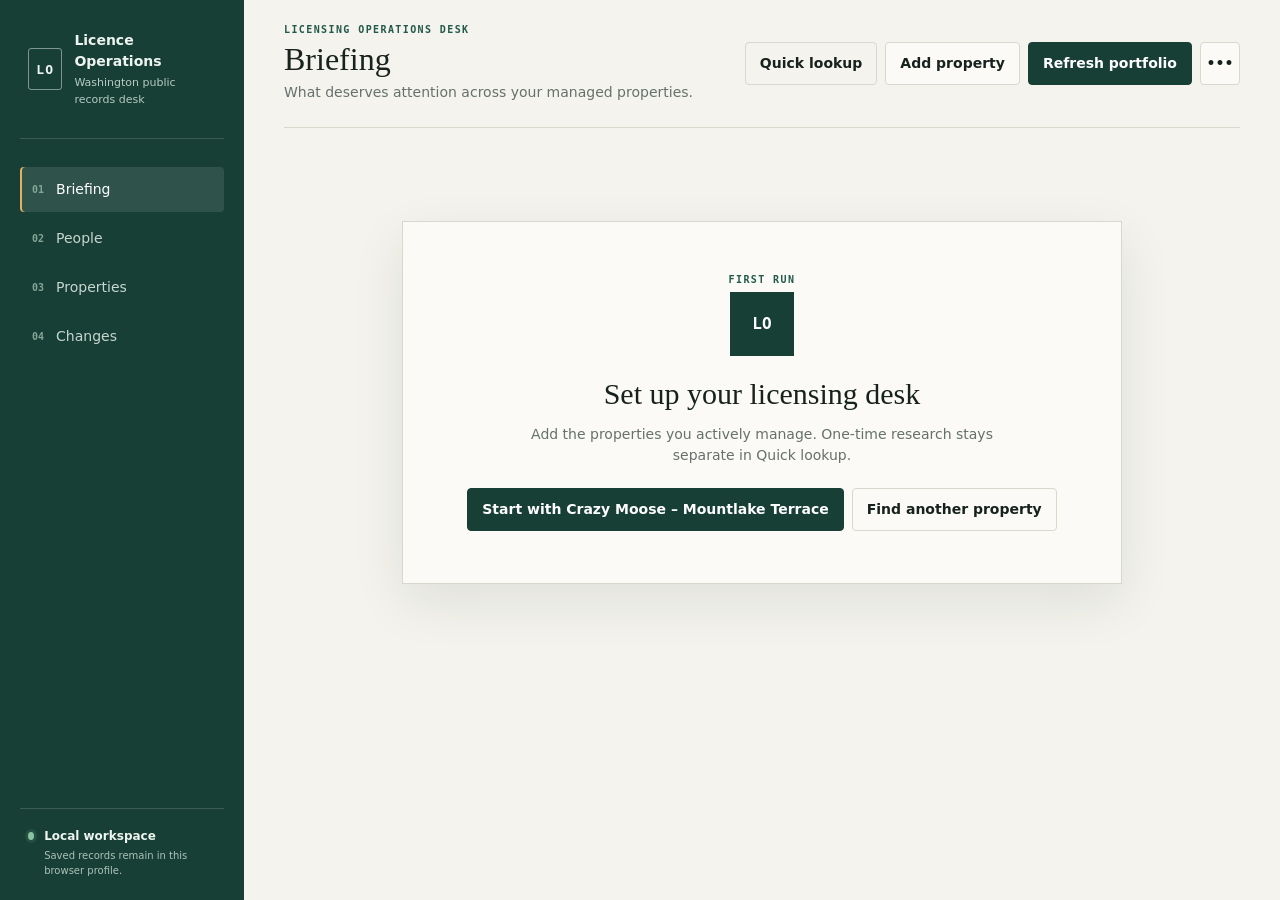
==== app.html @ 9559e71b "Initial Licence Operations Desk release" ====
<!doctype html>
<html lang="en">
<head>
  <meta charset="utf-8">
  <meta name="viewport" content="width=device-width, initial-scale=1">
  <title>Licence Operations Desk</title>
  <link rel="stylesheet" href="app.css">
</head>
<body>
  <div class="shell">
    <aside class="sidebar">
      <div class="brand"><span class="brand-mark">LO</span><div><strong>Licence Operations</strong><small>Washington public records desk</small></div></div>
      <nav aria-label="Primary navigation">
        <button class="nav-item active" data-view="overview"><span>01</span> Briefing</button>
        <button class="nav-item" data-view="people"><span>02</span> People</button>
        <button class="nav-item" data-view="properties"><span>03</span> Properties</button>
        <button class="nav-item" data-view="changes"><span>04</span> Changes <b id="change-count" class="count hidden"></b></button>
      </nav>
      <div class="sidebar-note"><span class="privacy-dot"></span><div><strong>Local workspace</strong><small>Saved records remain in this browser profile.</small></div></div>
    </aside>

    <main>
      <header class="topbar">
        <div class="title-group"><p class="kicker">LICENSING OPERATIONS DESK</p><h1 id="view-title">Briefing</h1><p id="view-subtitle">What deserves attention across your managed properties.</p></div>
        <div class="top-actions">
          <button id="quick-lookup" class="button quiet">Quick lookup</button>
          <button id="add-property" class="button secondary">Add property</button>
          <button id="refresh-all" class="button primary">Refresh portfolio</button>
          <button id="more-button" class="icon-button" aria-label="Workspace actions">•••</button>
          <div id="more-menu" class="menu hidden"><button id="export-csv">Export current people to CSV</button><button id="export-backup">Export local backup</button><button id="import-backup">Restore from backup</button><button id="clear-data" class="danger-text">Delete local workspace</button></div>
          <input id="backup-file" type="file" accept="application/json" hidden>
        </div>
      </header>
      <div id="notice" class="notice hidden" role="status"></div>

      <section id="overview-view" class="view active">
        <div id="empty-state" class="empty-state hidden">
          <p class="folio">FIRST RUN</p><div class="empty-icon">LO</div><h2>Set up your licensing desk</h2>
          <p>Add the properties you actively manage. One-time research stays separate in Quick lookup.</p>
          <div class="empty-actions"><button id="start-crazy-moose" class="button primary">Start with Crazy Moose – Mountlake Terrace</button><button id="empty-add" class="button secondary">Find another property</button></div>
        </div>
        <div id="overview-content">
          <section class="briefing-intro"><div><p class="eyebrow">TODAY'S DESK</p><h2>Portfolio briefing</h2><p>Prioritized from the latest accepted public WSGC responses.</p></div><p class="scope-note">Observations are not employment or enforcement conclusions.</p></section>
          <div id="stats" class="stats"></div>
          <div class="grid-two">
            <section class="panel attention-panel"><div class="panel-head"><div><p class="section-number">01 / REVIEW</p><h2>Attention queue</h2><p>Expiring, expired, pending, or unfamiliar records.</p></div><button class="text-button" data-go="people" data-filter="attention">Open queue</button></div><div id="attention-list" class="compact-list"></div></section>
            <section class="panel"><div class="panel-head"><div><p class="section-number">02 / SCOPE</p><h2>Managed properties</h2><p>Latest accepted roster and retrieval condition.</p></div><button class="text-button" data-go="properties">Manage</button></div><div id="property-summary" class="compact-list"></div></section>
          </div>
          <section class="panel"><div class="panel-head"><div><p class="section-number">03 / RECENT</p><h2>Latest people observed</h2><p>A cross-property working view—not a claim of current employment.</p></div><button class="text-button" data-go="people">Open people register</button></div><div id="recent-people"></div></section>
        </div>
      </section>

      <section id="people-view" class="view">
        <div class="register-heading"><div><p class="eyebrow">PERSON-CENTRIC REGISTER</p><h2>One person, every returned record</h2></div><p>License number is never used as person identity.</p></div>
        <div class="toolbar"><label class="search-box"><span>⌕</span><input id="people-search" type="search" placeholder="Search name, license or property"></label><select id="property-filter" aria-label="Filter by property"><option value="">All managed properties</option></select><select id="status-filter" aria-label="Filter by status"><option value="current" selected>Current observations</option><option value="attention">Needs attention</option><option value="expiring90">Expires within 90 days</option><option value="active">Active shown</option><option value="pending">Pending shown</option><option value="historical">Historical / inactive shown</option><option value="">All returned people</option></select><span id="people-result-count" class="result-count"></span></div>
        <div class="table-wrap"><table><thead><tr><th data-sort="fullName">Person</th><th>Property observation</th><th>Returned records</th><th data-sort="nearestDays">Nearest expiration</th><th>Review state</th></tr></thead><tbody id="people-table"></tbody></table></div>
      </section>

      <section id="properties-view" class="view"><div class="register-heading"><div><p class="eyebrow">MANAGED SCOPE</p><h2>Property workspaces</h2></div><p>Each property retains its own accepted snapshots.</p></div><div id="properties-grid" class="property-grid"></div></section>
      <section id="changes-view" class="view"><div class="register-heading"><div><p class="eyebrow">OBSERVATION LOG</p><h2>What the returned data changed</h2></div><p>Differences are evidence for review, not conclusions.</p></div><div class="explain"><strong>Read literally:</strong> “Not returned” means the latest public response did not contain the previous record. It does not establish termination, revocation, inactivity, or wrongdoing.</div><div id="changes-list" class="change-list"></div></section>
    </main>
  </div>

  <dialog id="property-dialog"><form class="dialog-shell"><button id="property-dialog-close" type="button" class="dialog-close" aria-label="Close">×</button><p class="kicker">PUBLIC WSGC ORGANIZATION SEARCH</p><h2 id="property-dialog-title">Find a managed property</h2><p id="property-dialog-copy" class="dialog-copy">Search first. Adding a result to the managed portfolio is a separate action.</p><div class="form-grid"><label>Organization name<input name="organization_name" autocomplete="off"></label><label>Trade name<input name="tradename" autocomplete="off"></label><label>City<input name="gmb_city" autocomplete="off"></label><label>County<input name="county" autocomplete="off"></label><label>Entity<input name="entity" autocomplete="off"></label><label>License type<input name="licensetype" autocomplete="off"></label></div><div class="dialog-actions"><button id="property-dialog-cancel" type="button" class="button secondary">Cancel</button><button id="search-submit" type="submit" class="button primary">Search public records</button></div><div id="search-status" class="search-status"></div><div id="search-results" class="search-results"></div></form></dialog>
  <dialog id="person-dialog"><div class="dialog-shell detail-dialog"><button id="person-close" class="dialog-close" aria-label="Close">×</button><div id="person-detail"></div></div></dialog>
  <dialog id="quick-dialog"><div class="dialog-shell quick-dialog"><button id="quick-close" class="dialog-close" aria-label="Close">×</button><div id="quick-detail"></div></div></dialog>
  <dialog id="confirm-dialog"><form method="dialog" class="dialog-shell confirm"><h2 id="confirm-title">Confirm</h2><p id="confirm-copy"></p><div class="dialog-actions"><button value="cancel" class="button secondary">Cancel</button><button value="confirm" class="button danger">Delete</button></div></form></dialog>
  <script src="shared/model.js"></script><script src="db.js"></script><script src="app.js"></script>
</body>
</html>
---- app.css ----
:root{--ink:#17221e;--muted:#65716c;--paper:#f4f3ed;--panel:#fbfaf6;--line:#d8d8cf;--forest:#173f35;--forest-2:#22594b;--amber:#b36b1f;--amber-bg:#fff2dc;--red:#9f3f38;--red-bg:#f9e4e0;--blue:#315d7a;--blue-bg:#e4edf3;--shadow:0 18px 50px rgba(24,39,33,.09)}
*{box-sizing:border-box}body{margin:0;background:var(--paper);color:var(--ink);font:14px/1.5 Inter,ui-sans-serif,system-ui,-apple-system,"Segoe UI",sans-serif}.hidden{display:none!important}button,input,select{font:inherit}button{cursor:pointer}.shell{min-height:100vh;display:grid;grid-template-columns:244px minmax(0,1fr)}
.sidebar{position:sticky;top:0;height:100vh;background:var(--forest);color:#eef4ef;padding:30px 20px 22px;display:flex;flex-direction:column}.brand{display:flex;gap:12px;align-items:center;padding:0 8px 30px;border-bottom:1px solid rgba(255,255,255,.15)}.brand-mark{width:42px;height:42px;border:1px solid rgba(255,255,255,.45);display:grid;place-items:center;border-radius:3px;font:700 13px/1 ui-monospace,monospace;letter-spacing:.08em}.brand strong,.brand small{display:block}.brand strong{font-size:14px}.brand small{font-size:11px;color:#b7cbc2;margin-top:3px}.sidebar nav{display:grid;gap:4px;margin-top:28px}.nav-item{border:0;background:transparent;color:#c6d7cf;text-align:left;padding:12px;border-radius:4px;display:flex;align-items:center;gap:12px}.nav-item span{font:600 10px/1 ui-monospace,monospace;color:#84a597}.nav-item:hover,.nav-item.active{background:rgba(255,255,255,.1);color:white}.nav-item.active{box-shadow:inset 2px 0 #e0b160}.count{margin-left:auto;background:#e0b160;color:#20362f;min-width:19px;padding:2px 5px;border-radius:10px;text-align:center;font-size:10px}.sidebar-note{margin-top:auto;border-top:1px solid rgba(255,255,255,.15);padding:18px 8px 0;display:flex;gap:10px}.sidebar-note strong,.sidebar-note small{display:block}.sidebar-note strong{font-size:12px}.sidebar-note small{font-size:10px;color:#adc3b9;margin-top:3px}.privacy-dot{width:8px;height:8px;border-radius:50%;background:#8bc39f;margin-top:5px;box-shadow:0 0 0 3px rgba(139,195,159,.12)}
main{min-width:0;padding:0 40px 60px}.topbar{min-height:128px;display:flex;justify-content:space-between;align-items:center;gap:28px;border-bottom:1px solid var(--line)}.kicker,.eyebrow,.section-number,.folio{margin:0 0 6px;font:700 10px/1.2 ui-monospace,SFMono-Regular,monospace;letter-spacing:.14em;color:var(--forest-2)}h1{font:500 32px/1.1 Georgia,serif;margin:0}h2{font:500 22px/1.2 Georgia,serif;margin:0 0 5px}.title-group>p:last-child,.panel-head p,.register-heading p,.briefing-intro p{margin:4px 0 0;color:var(--muted)}.top-actions{display:flex;gap:8px;align-items:center;position:relative}.button,.icon-button{border:1px solid var(--line);border-radius:4px;padding:10px 14px;background:var(--panel);color:var(--ink);font-weight:650}.button:hover,.icon-button:hover{border-color:#99a59f}.button.primary{background:var(--forest);color:white;border-color:var(--forest)}.button.primary:hover{background:var(--forest-2)}.button.quiet{background:transparent}.button.danger{background:var(--red);border-color:var(--red);color:#fff}.icon-button{width:40px;padding:10px 0}.menu{position:absolute;right:0;top:48px;z-index:10;width:240px;background:white;border:1px solid var(--line);box-shadow:var(--shadow);padding:6px;border-radius:5px}.menu button{display:block;width:100%;text-align:left;border:0;background:transparent;padding:10px;border-radius:3px}.menu button:hover{background:var(--paper)}.danger-text{color:var(--red)!important}
.notice{margin:18px 0;padding:12px 15px;border-left:3px solid var(--blue);background:var(--blue-bg)}.view{display:none;padding-top:28px}.view.active{display:block}.briefing-intro,.register-heading{display:flex;align-items:end;justify-content:space-between;gap:24px;margin-bottom:22px}.scope-note,.register-heading>p{max-width:390px;text-align:right;font-size:12px}.stats{display:grid;grid-template-columns:repeat(3,minmax(0,1fr));gap:10px;margin-bottom:18px}.stat{background:var(--panel);border:1px solid var(--line);border-top:3px solid var(--forest);padding:17px 18px;min-height:88px}.stat.attention{border-top-color:var(--amber)}.stat strong{display:block;font:500 27px/1 Georgia,serif;margin-top:7px}.stat span{font-size:11px;text-transform:uppercase;letter-spacing:.08em;color:var(--muted)}.grid-two{display:grid;grid-template-columns:minmax(0,1.2fr) minmax(320px,.8fr);gap:16px;margin-bottom:16px}.panel{background:var(--panel);border:1px solid var(--line);padding:22px;margin-bottom:16px}.attention-panel{border-top:3px solid var(--amber)}.panel-head{display:flex;justify-content:space-between;gap:20px;align-items:start;margin-bottom:18px}.panel-head h2{font-size:20px}.section-number{color:#829087}.text-button{border:0;background:transparent;color:var(--forest-2);font-weight:700;padding:3px 0;border-bottom:1px solid #adc1b7}.compact-list{display:grid;gap:0}.compact-row,.attention-row,.property-summary-row{display:grid;grid-template-columns:minmax(0,1fr) auto;gap:14px;width:100%;padding:13px 0;border:0;border-top:1px solid #e4e4dc;background:transparent;color:inherit;text-align:left}.compact-row:first-child,.attention-row:first-child,.property-summary-row:first-child{border-top:0}.compact-row strong,.attention-row strong,.property-summary-row strong,.compact-row small,.attention-row small,.property-summary-row small{display:block}.compact-row small,.attention-row small,.property-summary-row small{margin-top:3px;color:var(--muted);font-weight:400}.compact-row.person-link:hover{background:#f2f3ed}.compact-row.person-link:focus-visible{outline:2px solid var(--forest-2);outline-offset:3px}
.toolbar{display:grid;grid-template-columns:minmax(320px,1fr) minmax(260px,320px) 220px auto;gap:10px;align-items:center;margin-bottom:14px}.search-box{background:white;border:1px solid var(--line);display:flex;align-items:center;gap:8px;padding:0 12px;border-radius:4px}.search-box input{width:100%;border:0;outline:0;padding:11px 0;background:transparent}.toolbar select,.form-grid input{border:1px solid var(--line);background:white;padding:11px;border-radius:4px;color:var(--ink)}.result-count{font-size:12px;color:var(--muted);text-align:right;white-space:nowrap}.table-wrap{background:var(--panel);border:1px solid var(--line);overflow:auto}table{border-collapse:collapse;width:100%}th,td{text-align:left;padding:14px 15px;border-bottom:1px solid #e2e2da;vertical-align:top}th{background:#e9ebe4;color:#59645f;text-transform:uppercase;letter-spacing:.07em;font-size:10px;white-space:nowrap}tbody tr:hover{background:#f1f4ed}tbody tr{cursor:pointer}td strong,td small{display:block}td small{margin-top:4px;color:var(--muted);font-size:11px}.person-cell{min-width:235px}.person-cell strong{letter-spacing:.01em}.record-id{font:10px/1.35 ui-monospace,SFMono-Regular,monospace;color:#7a8580;overflow-wrap:anywhere}.record-count{min-width:150px}.record-count strong{font-size:16px}.date-cell{min-width:145px;white-space:nowrap}.property-standings{display:flex;flex-wrap:wrap;gap:6px;min-width:250px}.property-chip{display:inline-flex;align-items:center;gap:7px;padding:5px 7px;border:1px solid #dbe1dc;border-radius:4px;background:#f4f6f2;white-space:nowrap}.property-chip span{max-width:185px;overflow:hidden;text-overflow:ellipsis}.property-chip strong{font-size:10px;color:var(--forest-2)}.status,.badge,.pill{display:inline-block;border-radius:12px;padding:3px 8px;font-size:11px;font-weight:700;background:#e6ebe7;color:#42534b}.status.warning,.badge.warning,.pill.warning{background:var(--amber-bg);color:#8b4f11}.status.danger,.badge.danger,.pill.danger{background:var(--red-bg);color:var(--red)}.status.info,.badge.info,.pill.info{background:var(--blue-bg);color:var(--blue)}
.property-grid{display:grid;grid-template-columns:repeat(auto-fit,minmax(330px,1fr));gap:14px}.property-card{background:var(--panel);border:1px solid var(--line);padding:22px;display:flex;flex-direction:column;min-height:310px}.property-card-head{display:grid;gap:12px}.property-card h3{font:600 17px/1.35 Inter,ui-sans-serif,system-ui,sans-serif;margin:0}.property-card>p{margin:14px 0 20px;color:var(--muted)}.property-card .badge{justify-self:start}.property-meta{display:grid;grid-template-columns:1fr 1fr;gap:0;border-top:1px solid var(--line);border-bottom:1px solid var(--line)}.property-meta>div{padding:13px 12px 13px 0}.property-meta>div:nth-child(even){padding-left:14px;border-left:1px solid var(--line)}.property-meta>div:nth-child(n+3){border-top:1px solid var(--line)}.property-meta span,.property-meta strong{display:block}.property-meta span{font-size:10px;text-transform:uppercase;letter-spacing:.07em;color:var(--muted);margin-bottom:4px}.property-meta strong{font-size:13px;line-height:1.35}.card-actions{display:flex;gap:8px;margin-top:auto;padding-top:20px}.card-actions .button{padding:8px 13px}.explain{border:1px solid #d9c395;background:#fff8e9;padding:15px 17px;margin-bottom:16px}.change-list{display:grid;gap:10px}.change-card,.change-group{background:var(--panel);border:1px solid var(--line);border-left:3px solid var(--blue);padding:18px}.change-group h3{margin:0 0 12px}.change-row{display:grid;grid-template-columns:120px minmax(0,1fr) auto;gap:14px;align-items:start;padding:11px 0;border-top:1px solid var(--line)}.change-row strong,.change-row small{display:block}.change-row small{color:var(--muted)}.empty-state{max-width:720px;margin:65px auto;background:var(--panel);border:1px solid var(--line);box-shadow:var(--shadow);padding:52px;text-align:center}.empty-state h2{font-size:30px}.empty-state>p:not(.folio){color:var(--muted);max-width:520px;margin:12px auto 22px}.empty-icon{width:64px;height:64px;display:grid;place-items:center;margin:0 auto 20px;background:var(--forest);color:#fff;font:700 16px/1 ui-monospace,monospace}.empty-actions{display:flex;justify-content:center;gap:8px;flex-wrap:wrap}.detail-head{padding-right:28px}.detail-head>p{color:var(--muted)}.detail-actions{display:flex;align-items:center;gap:12px;flex-wrap:wrap;margin:18px 0}.detail-actions small{color:var(--muted)}.standing-summary{display:flex;gap:7px;flex-wrap:wrap;margin:18px 0 24px}.section-label{margin:24px 0 10px;font:700 10px/1.2 ui-monospace,monospace;letter-spacing:.12em;color:var(--muted)}.license-card{border:1px solid var(--line);background:white;padding:16px;margin-top:10px}.license-top{display:flex;justify-content:space-between;gap:18px}.license-top strong,.license-top small{display:block}.license-top small{color:var(--muted);margin-top:3px}.license-card dl{display:grid;grid-template-columns:repeat(4,minmax(0,1fr));gap:12px;margin:16px 0 0}.license-card dt{font-size:10px;text-transform:uppercase;letter-spacing:.06em;color:var(--muted)}.license-card dd{margin:3px 0 0;font-weight:650}.profile-summary,.lookup-note{padding:13px 15px;background:var(--blue-bg);border-left:3px solid var(--blue);margin:14px 0}.profile-summary strong,.profile-summary small{display:block}.profile-summary small{margin-top:3px;color:var(--muted)}
dialog{width:min(820px,calc(100vw - 30px));border:0;padding:0;background:transparent}dialog::backdrop{background:rgba(14,30,24,.66)}.dialog-shell{position:relative;background:var(--panel);padding:30px;border:1px solid var(--line);box-shadow:var(--shadow);max-height:90vh;overflow:auto}.dialog-close{position:absolute;right:15px;top:12px;border:0;background:transparent;font-size:27px;color:var(--muted)}.dialog-copy{color:var(--muted);margin:4px 0 20px}.form-grid{display:grid;grid-template-columns:1fr 1fr;gap:12px}.form-grid label{display:grid;gap:5px;font-size:11px;font-weight:700;text-transform:uppercase;letter-spacing:.06em}.dialog-actions{display:flex;justify-content:flex-end;gap:8px;margin-top:20px}.search-status{margin-top:15px}.search-results{display:grid;gap:8px;margin-top:12px}.search-result{border:1px solid var(--line);padding:14px;background:white}.detail-dialog,.quick-dialog{width:100%}.confirm{max-width:480px;margin:auto}.detail-grid{display:grid;grid-template-columns:1fr 1fr;gap:12px}.raw-record{white-space:pre-wrap;word-break:break-word;background:#edf0ea;padding:12px;font:11px/1.5 ui-monospace,monospace}
@media(max-width:1050px){.shell{grid-template-columns:190px}.sidebar{padding-left:12px;padding-right:12px}main{padding-left:24px;padding-right:24px}.topbar{align-items:flex-start;padding:25px 0;min-height:0;flex-direction:column}.top-actions{flex-wrap:wrap}.stats{grid-template-columns:1fr 1fr}.grid-two{grid-template-columns:1fr}.toolbar{grid-template-columns:1fr 1fr}.result-count{text-align:left}}
@media(max-width:720px){.shell{display:block}.sidebar{position:static;height:auto;padding:16px}.brand{padding-bottom:14px}.sidebar nav{grid-template-columns:repeat(4,1fr);margin-top:12px}.nav-item{justify-content:center;padding:10px 5px;font-size:11px}.nav-item span,.sidebar-note{display:none}main{padding:0 14px 40px}.stats,.toolbar,.form-grid{grid-template-columns:1fr}.briefing-intro,.register-heading{align-items:start;flex-direction:column}.scope-note,.register-heading>p{text-align:left}.top-actions{width:100%}.top-actions .button{flex:1}.grid-two{display:block}.panel{padding:17px}th,td{padding:11px}.empty-state{padding:30px 20px;margin:35px auto}}
@media print{.sidebar,.topbar,.toolbar,.button,.text-button{display:none!important}.shell{display:block}main{padding:0}.view{display:block!important;page-break-after:always}.panel,.table-wrap{border-color:#999;box-shadow:none}}
.badge.historical,.property-chip.historical{background:#ecebe5;color:#73736d;border-color:#d8d6cc}
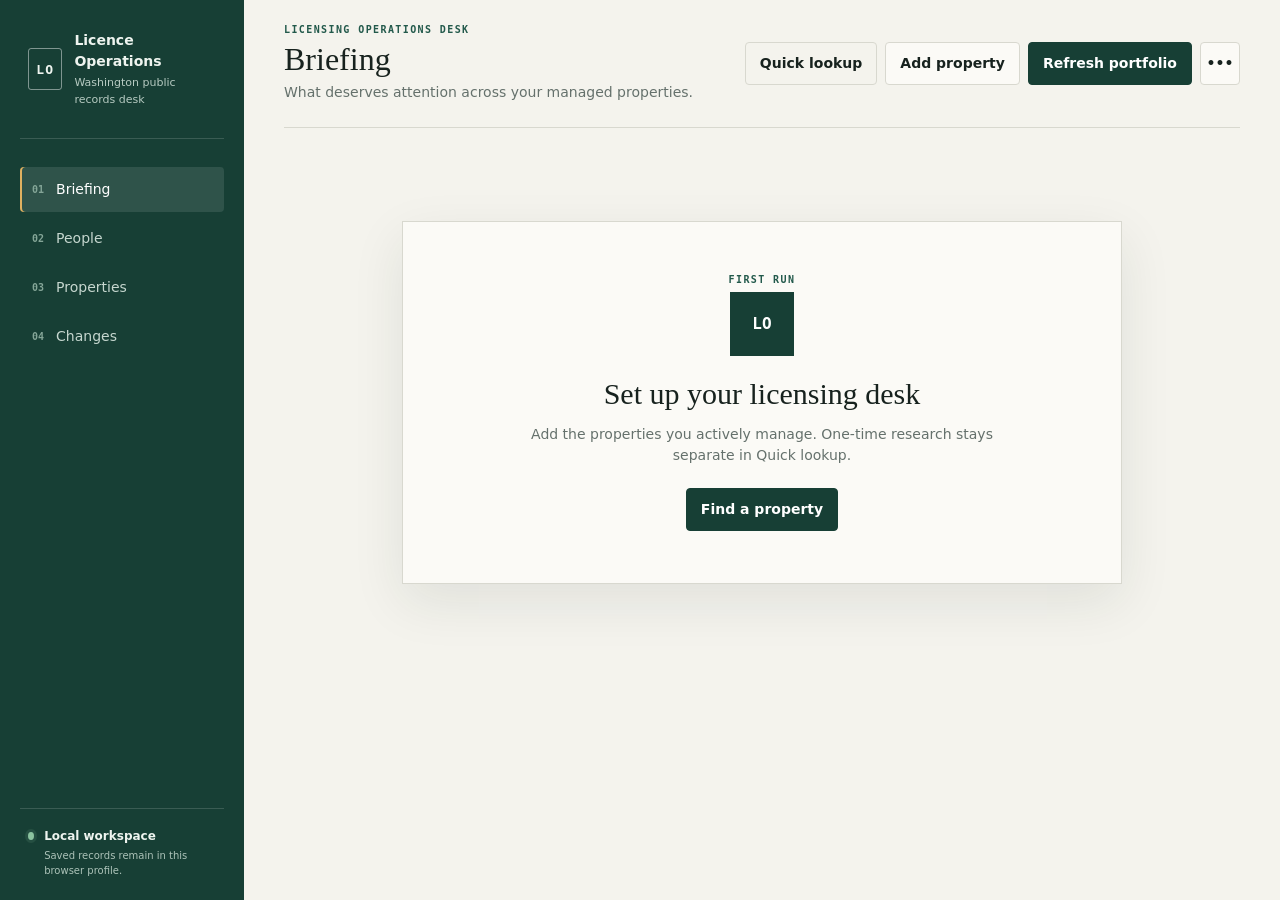
==== commit 697c099a: "Refresh first-run setup and extension icon" ====
--- a/app.html
+++ b/app.html
@@ -37,7 +37,7 @@
         <div id="empty-state" class="empty-state hidden">
           <p class="folio">FIRST RUN</p><div class="empty-icon">LO</div><h2>Set up your licensing desk</h2>
           <p>Add the properties you actively manage. One-time research stays separate in Quick lookup.</p>
-          <div class="empty-actions"><button id="start-crazy-moose" class="button primary">Start with Crazy Moose – Mountlake Terrace</button><button id="empty-add" class="button secondary">Find another property</button></div>
+          <div class="empty-actions"><button id="empty-add" class="button primary">Find a property</button></div>
         </div>
         <div id="overview-content">
           <section class="briefing-intro"><div><p class="eyebrow">TODAY'S DESK</p><h2>Portfolio briefing</h2><p>Prioritized from the latest accepted public WSGC responses.</p></div><p class="scope-note">Observations are not employment or enforcement conclusions.</p></section>
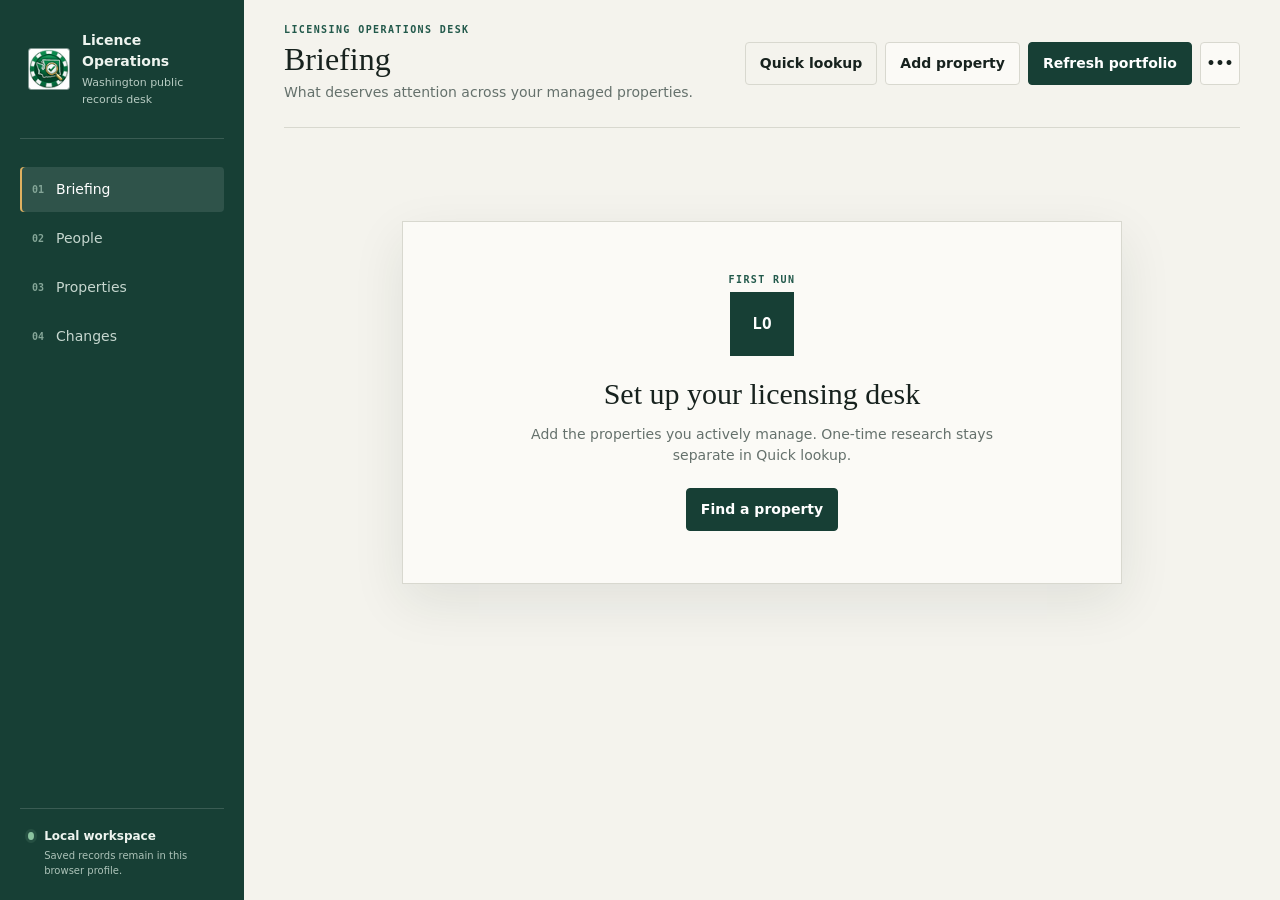
==== commit 0aaa615c: "Use branded icon in app shell and browser tab" ====
--- a/app.html
+++ b/app.html
@@ -4,12 +4,14 @@
   <meta charset="utf-8">
   <meta name="viewport" content="width=device-width, initial-scale=1">
   <title>Licence Operations Desk</title>
+  <link rel="icon" type="image/png" sizes="32x32" href="icons/icon32.png">
+  <link rel="icon" type="image/png" sizes="16x16" href="icons/icon16.png">
   <link rel="stylesheet" href="app.css">
 </head>
 <body>
   <div class="shell">
     <aside class="sidebar">
-      <div class="brand"><span class="brand-mark">LO</span><div><strong>Licence Operations</strong><small>Washington public records desk</small></div></div>
+      <div class="brand"><img class="brand-mark" src="icons/icon48.png" alt="" width="42" height="42"><div><strong>Licence Operations</strong><small>Washington public records desk</small></div></div>
       <nav aria-label="Primary navigation">
         <button class="nav-item active" data-view="overview"><span>01</span> Briefing</button>
         <button class="nav-item" data-view="people"><span>02</span> People</button>
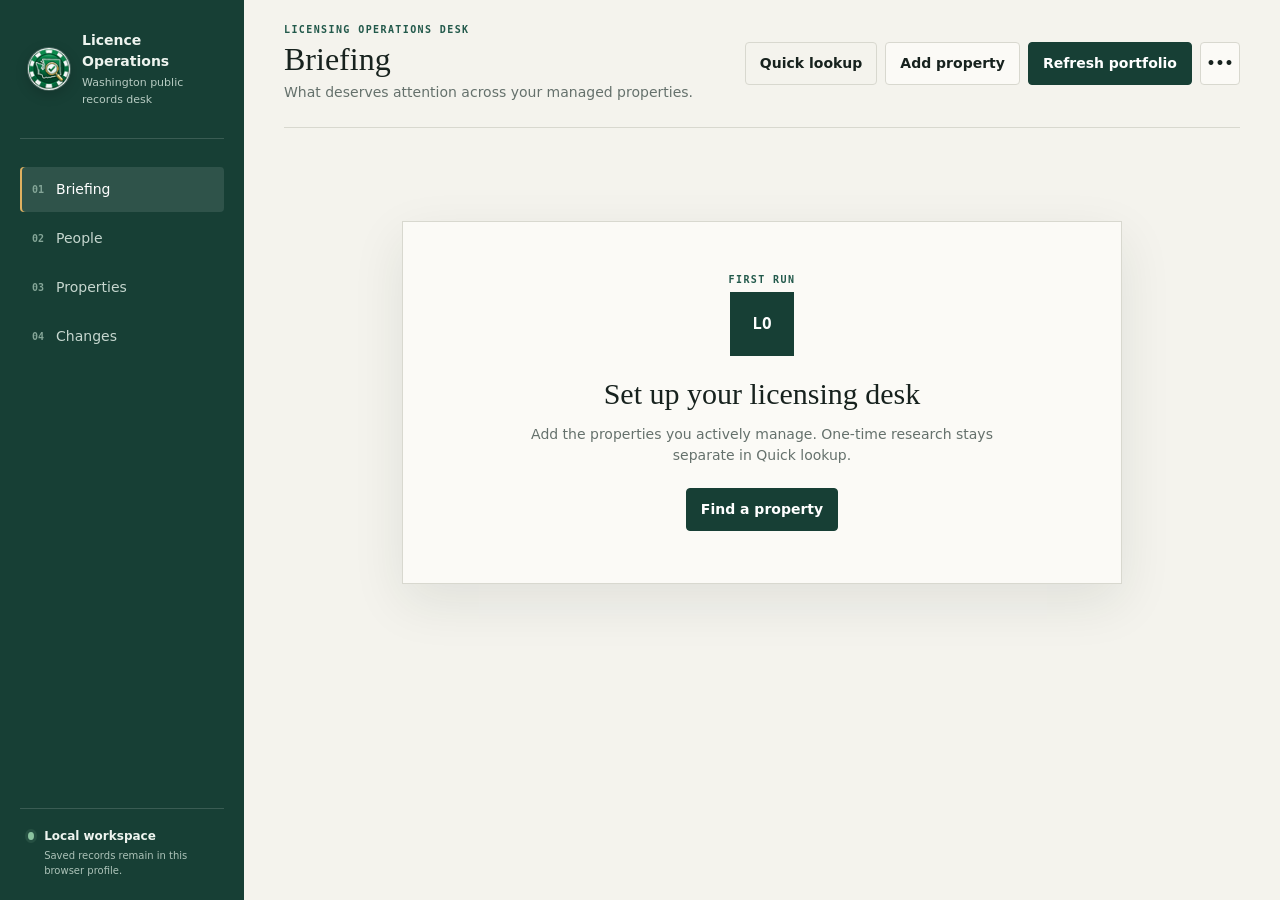
==== commit 48d6c9b4: "Add staff tracking and property workspaces" ====
--- a/app.html
+++ b/app.html
@@ -29,8 +29,9 @@
           <button id="add-property" class="button secondary">Add property</button>
           <button id="refresh-all" class="button primary">Refresh portfolio</button>
           <button id="more-button" class="icon-button" aria-label="Workspace actions">•••</button>
-          <div id="more-menu" class="menu hidden"><button id="export-csv">Export current people to CSV</button><button id="export-backup">Export local backup</button><button id="import-backup">Restore from backup</button><button id="clear-data" class="danger-text">Delete local workspace</button></div>
+          <div id="more-menu" class="menu hidden"><button id="export-csv">Export current people to CSV</button><button id="export-settings">Export settings only</button><button id="import-settings">Import settings only</button><hr><button id="export-backup">Export full local backup</button><button id="import-backup">Restore full backup</button><button id="clear-data" class="danger-text">Delete local workspace</button></div>
           <input id="backup-file" type="file" accept="application/json" hidden>
+          <input id="settings-file" type="file" accept="application/json" hidden>
         </div>
       </header>
       <div id="notice" class="notice hidden" role="status"></div>
@@ -48,14 +49,15 @@
             <section class="panel attention-panel"><div class="panel-head"><div><p class="section-number">01 / REVIEW</p><h2>Attention queue</h2><p>Expiring, expired, pending, or unfamiliar records.</p></div><button class="text-button" data-go="people" data-filter="attention">Open queue</button></div><div id="attention-list" class="compact-list"></div></section>
             <section class="panel"><div class="panel-head"><div><p class="section-number">02 / SCOPE</p><h2>Managed properties</h2><p>Latest accepted roster and retrieval condition.</p></div><button class="text-button" data-go="properties">Manage</button></div><div id="property-summary" class="compact-list"></div></section>
           </div>
-          <section class="panel"><div class="panel-head"><div><p class="section-number">03 / RECENT</p><h2>Latest people observed</h2><p>A cross-property working view—not a claim of current employment.</p></div><button class="text-button" data-go="people">Open people register</button></div><div id="recent-people"></div></section>
+          <section class="panel"><div class="panel-head"><div><p class="section-number">03 / MY STAFF</p><h2>People I oversee</h2><p>Private workspace flags and labels; not WSGC facts.</p></div><button id="open-my-staff" class="text-button">Open my staff</button></div><div id="my-staff-list" class="staff-grid"></div></section>
+          <section class="panel"><div class="panel-head"><div><p class="section-number">04 / RECENT</p><h2>Latest people observed</h2><p>A cross-property working view—not a claim of current employment.</p></div><button class="text-button" data-go="people">Open people register</button></div><div id="recent-people" class="stack-table"></div></section>
         </div>
       </section>
 
       <section id="people-view" class="view">
         <div class="register-heading"><div><p class="eyebrow">PERSON-CENTRIC REGISTER</p><h2>One person, every returned record</h2></div><p>License number is never used as person identity.</p></div>
-        <div class="toolbar"><label class="search-box"><span>⌕</span><input id="people-search" type="search" placeholder="Search name, license or property"></label><select id="property-filter" aria-label="Filter by property"><option value="">All managed properties</option></select><select id="status-filter" aria-label="Filter by status"><option value="current" selected>Current observations</option><option value="attention">Needs attention</option><option value="expiring90">Expires within 90 days</option><option value="active">Active shown</option><option value="pending">Pending shown</option><option value="historical">Historical / inactive shown</option><option value="">All returned people</option></select><span id="people-result-count" class="result-count"></span></div>
-        <div class="table-wrap"><table><thead><tr><th data-sort="fullName">Person</th><th>Property observation</th><th>Returned records</th><th data-sort="nearestDays">Nearest expiration</th><th>Review state</th></tr></thead><tbody id="people-table"></tbody></table></div>
+        <div class="toolbar"><label class="search-box"><span>⌕</span><input id="people-search" type="search" placeholder="Search name, license, property, department or tag"></label><select id="property-filter" aria-label="Filter by property"><option value="">All managed properties</option></select><select id="staff-filter" aria-label="Filter by manager flag"><option value="">Everyone</option><option value="starred">My staff</option></select><select id="status-filter" aria-label="Filter by status"><option value="current" selected>Current observations</option><option value="attention">Needs attention</option><option value="expiring90">Expires within 90 days</option><option value="active">Active shown</option><option value="pending">Pending shown</option><option value="historical">Historical / inactive shown</option><option value="">All returned people</option></select><span id="people-result-count" class="result-count"></span></div>
+        <div class="table-wrap people-table-wrap"><table><thead><tr><th data-sort="fullName">Person</th><th>Property observation</th><th>Returned records</th><th data-sort="nearestDays">Nearest expiration</th><th>Review state</th></tr></thead><tbody id="people-table"></tbody></table></div>
       </section>
 
       <section id="properties-view" class="view"><div class="register-heading"><div><p class="eyebrow">MANAGED SCOPE</p><h2>Property workspaces</h2></div><p>Each property retains its own accepted snapshots.</p></div><div id="properties-grid" class="property-grid"></div></section>
@@ -66,7 +68,9 @@
   <dialog id="property-dialog"><form class="dialog-shell"><button id="property-dialog-close" type="button" class="dialog-close" aria-label="Close">×</button><p class="kicker">PUBLIC WSGC ORGANIZATION SEARCH</p><h2 id="property-dialog-title">Find a managed property</h2><p id="property-dialog-copy" class="dialog-copy">Search first. Adding a result to the managed portfolio is a separate action.</p><div class="form-grid"><label>Organization name<input name="organization_name" autocomplete="off"></label><label>Trade name<input name="tradename" autocomplete="off"></label><label>City<input name="gmb_city" autocomplete="off"></label><label>County<input name="county" autocomplete="off"></label><label>Entity<input name="entity" autocomplete="off"></label><label>License type<input name="licensetype" autocomplete="off"></label></div><div class="dialog-actions"><button id="property-dialog-cancel" type="button" class="button secondary">Cancel</button><button id="search-submit" type="submit" class="button primary">Search public records</button></div><div id="search-status" class="search-status"></div><div id="search-results" class="search-results"></div></form></dialog>
   <dialog id="person-dialog"><div class="dialog-shell detail-dialog"><button id="person-close" class="dialog-close" aria-label="Close">×</button><div id="person-detail"></div></div></dialog>
   <dialog id="quick-dialog"><div class="dialog-shell quick-dialog"><button id="quick-close" class="dialog-close" aria-label="Close">×</button><div id="quick-detail"></div></div></dialog>
+  <dialog id="property-workspace-dialog"><div class="dialog-shell property-workspace-dialog"><button id="property-workspace-close" class="dialog-close" aria-label="Close">×</button><div id="property-workspace-detail"></div></div></dialog>
+  <dialog id="settings-import-dialog"><div class="dialog-shell confirm"><h2>Import workspace settings</h2><p id="settings-import-summary"></p><p class="dialog-copy">This file does not contain roster snapshots or credentials. Merge keeps existing selections and labels; replace resets those settings to the file.</p><div class="dialog-actions"><button id="settings-import-cancel" class="button secondary">Cancel</button><button id="settings-import-merge" class="button secondary">Merge</button><button id="settings-import-replace" class="button primary">Replace settings</button></div></div></dialog>
   <dialog id="confirm-dialog"><form method="dialog" class="dialog-shell confirm"><h2 id="confirm-title">Confirm</h2><p id="confirm-copy"></p><div class="dialog-actions"><button value="cancel" class="button secondary">Cancel</button><button value="confirm" class="button danger">Delete</button></div></form></dialog>
-  <script src="shared/model.js"></script><script src="db.js"></script><script src="app.js"></script>
+  <script src="shared/model.js"></script><script src="shared/workspace.js"></script><script src="db.js"></script><script src="app.js"></script>
 </body>
 </html>
--- a/app.css
+++ b/app.css
@@ -1,6 +1,6 @@
 :root{--ink:#17221e;--muted:#65716c;--paper:#f4f3ed;--panel:#fbfaf6;--line:#d8d8cf;--forest:#173f35;--forest-2:#22594b;--amber:#b36b1f;--amber-bg:#fff2dc;--red:#9f3f38;--red-bg:#f9e4e0;--blue:#315d7a;--blue-bg:#e4edf3;--shadow:0 18px 50px rgba(24,39,33,.09)}
 *{box-sizing:border-box}body{margin:0;background:var(--paper);color:var(--ink);font:14px/1.5 Inter,ui-sans-serif,system-ui,-apple-system,"Segoe UI",sans-serif}.hidden{display:none!important}button,input,select{font:inherit}button{cursor:pointer}.shell{min-height:100vh;display:grid;grid-template-columns:244px minmax(0,1fr)}
-.sidebar{position:sticky;top:0;height:100vh;background:var(--forest);color:#eef4ef;padding:30px 20px 22px;display:flex;flex-direction:column}.brand{display:flex;gap:12px;align-items:center;padding:0 8px 30px;border-bottom:1px solid rgba(255,255,255,.15)}.brand-mark{width:42px;height:42px;border:1px solid rgba(255,255,255,.45);display:grid;place-items:center;border-radius:3px;font:700 13px/1 ui-monospace,monospace;letter-spacing:.08em}.brand strong,.brand small{display:block}.brand strong{font-size:14px}.brand small{font-size:11px;color:#b7cbc2;margin-top:3px}.sidebar nav{display:grid;gap:4px;margin-top:28px}.nav-item{border:0;background:transparent;color:#c6d7cf;text-align:left;padding:12px;border-radius:4px;display:flex;align-items:center;gap:12px}.nav-item span{font:600 10px/1 ui-monospace,monospace;color:#84a597}.nav-item:hover,.nav-item.active{background:rgba(255,255,255,.1);color:white}.nav-item.active{box-shadow:inset 2px 0 #e0b160}.count{margin-left:auto;background:#e0b160;color:#20362f;min-width:19px;padding:2px 5px;border-radius:10px;text-align:center;font-size:10px}.sidebar-note{margin-top:auto;border-top:1px solid rgba(255,255,255,.15);padding:18px 8px 0;display:flex;gap:10px}.sidebar-note strong,.sidebar-note small{display:block}.sidebar-note strong{font-size:12px}.sidebar-note small{font-size:10px;color:#adc3b9;margin-top:3px}.privacy-dot{width:8px;height:8px;border-radius:50%;background:#8bc39f;margin-top:5px;box-shadow:0 0 0 3px rgba(139,195,159,.12)}
+.sidebar{position:sticky;top:0;height:100vh;background:var(--forest);color:#eef4ef;padding:30px 20px 22px;display:flex;flex-direction:column}.brand{display:flex;gap:12px;align-items:center;padding:0 8px 30px;border-bottom:1px solid rgba(255,255,255,.15)}.brand-mark{width:42px;height:42px;display:block;border-radius:50%;object-fit:cover;box-shadow:0 0 0 1px rgba(255,255,255,.2),0 4px 14px rgba(0,0,0,.18)}.brand strong,.brand small{display:block}.brand strong{font-size:14px}.brand small{font-size:11px;color:#b7cbc2;margin-top:3px}.sidebar nav{display:grid;gap:4px;margin-top:28px}.nav-item{border:0;background:transparent;color:#c6d7cf;text-align:left;padding:12px;border-radius:4px;display:flex;align-items:center;gap:12px}.nav-item span{font:600 10px/1 ui-monospace,monospace;color:#84a597}.nav-item:hover,.nav-item.active{background:rgba(255,255,255,.1);color:white}.nav-item.active{box-shadow:inset 2px 0 #e0b160}.count{margin-left:auto;background:#e0b160;color:#20362f;min-width:19px;padding:2px 5px;border-radius:10px;text-align:center;font-size:10px}.sidebar-note{margin-top:auto;border-top:1px solid rgba(255,255,255,.15);padding:18px 8px 0;display:flex;gap:10px}.sidebar-note strong,.sidebar-note small{display:block}.sidebar-note strong{font-size:12px}.sidebar-note small{font-size:10px;color:#adc3b9;margin-top:3px}.privacy-dot{width:8px;height:8px;border-radius:50%;background:#8bc39f;margin-top:5px;box-shadow:0 0 0 3px rgba(139,195,159,.12)}
 main{min-width:0;padding:0 40px 60px}.topbar{min-height:128px;display:flex;justify-content:space-between;align-items:center;gap:28px;border-bottom:1px solid var(--line)}.kicker,.eyebrow,.section-number,.folio{margin:0 0 6px;font:700 10px/1.2 ui-monospace,SFMono-Regular,monospace;letter-spacing:.14em;color:var(--forest-2)}h1{font:500 32px/1.1 Georgia,serif;margin:0}h2{font:500 22px/1.2 Georgia,serif;margin:0 0 5px}.title-group>p:last-child,.panel-head p,.register-heading p,.briefing-intro p{margin:4px 0 0;color:var(--muted)}.top-actions{display:flex;gap:8px;align-items:center;position:relative}.button,.icon-button{border:1px solid var(--line);border-radius:4px;padding:10px 14px;background:var(--panel);color:var(--ink);font-weight:650}.button:hover,.icon-button:hover{border-color:#99a59f}.button.primary{background:var(--forest);color:white;border-color:var(--forest)}.button.primary:hover{background:var(--forest-2)}.button.quiet{background:transparent}.button.danger{background:var(--red);border-color:var(--red);color:#fff}.icon-button{width:40px;padding:10px 0}.menu{position:absolute;right:0;top:48px;z-index:10;width:240px;background:white;border:1px solid var(--line);box-shadow:var(--shadow);padding:6px;border-radius:5px}.menu button{display:block;width:100%;text-align:left;border:0;background:transparent;padding:10px;border-radius:3px}.menu button:hover{background:var(--paper)}.danger-text{color:var(--red)!important}
 .notice{margin:18px 0;padding:12px 15px;border-left:3px solid var(--blue);background:var(--blue-bg)}.view{display:none;padding-top:28px}.view.active{display:block}.briefing-intro,.register-heading{display:flex;align-items:end;justify-content:space-between;gap:24px;margin-bottom:22px}.scope-note,.register-heading>p{max-width:390px;text-align:right;font-size:12px}.stats{display:grid;grid-template-columns:repeat(3,minmax(0,1fr));gap:10px;margin-bottom:18px}.stat{background:var(--panel);border:1px solid var(--line);border-top:3px solid var(--forest);padding:17px 18px;min-height:88px}.stat.attention{border-top-color:var(--amber)}.stat strong{display:block;font:500 27px/1 Georgia,serif;margin-top:7px}.stat span{font-size:11px;text-transform:uppercase;letter-spacing:.08em;color:var(--muted)}.grid-two{display:grid;grid-template-columns:minmax(0,1.2fr) minmax(320px,.8fr);gap:16px;margin-bottom:16px}.panel{background:var(--panel);border:1px solid var(--line);padding:22px;margin-bottom:16px}.attention-panel{border-top:3px solid var(--amber)}.panel-head{display:flex;justify-content:space-between;gap:20px;align-items:start;margin-bottom:18px}.panel-head h2{font-size:20px}.section-number{color:#829087}.text-button{border:0;background:transparent;color:var(--forest-2);font-weight:700;padding:3px 0;border-bottom:1px solid #adc1b7}.compact-list{display:grid;gap:0}.compact-row,.attention-row,.property-summary-row{display:grid;grid-template-columns:minmax(0,1fr) auto;gap:14px;width:100%;padding:13px 0;border:0;border-top:1px solid #e4e4dc;background:transparent;color:inherit;text-align:left}.compact-row:first-child,.attention-row:first-child,.property-summary-row:first-child{border-top:0}.compact-row strong,.attention-row strong,.property-summary-row strong,.compact-row small,.attention-row small,.property-summary-row small{display:block}.compact-row small,.attention-row small,.property-summary-row small{margin-top:3px;color:var(--muted);font-weight:400}.compact-row.person-link:hover{background:#f2f3ed}.compact-row.person-link:focus-visible{outline:2px solid var(--forest-2);outline-offset:3px}
 .toolbar{display:grid;grid-template-columns:minmax(320px,1fr) minmax(260px,320px) 220px auto;gap:10px;align-items:center;margin-bottom:14px}.search-box{background:white;border:1px solid var(--line);display:flex;align-items:center;gap:8px;padding:0 12px;border-radius:4px}.search-box input{width:100%;border:0;outline:0;padding:11px 0;background:transparent}.toolbar select,.form-grid input{border:1px solid var(--line);background:white;padding:11px;border-radius:4px;color:var(--ink)}.result-count{font-size:12px;color:var(--muted);text-align:right;white-space:nowrap}.table-wrap{background:var(--panel);border:1px solid var(--line);overflow:auto}table{border-collapse:collapse;width:100%}th,td{text-align:left;padding:14px 15px;border-bottom:1px solid #e2e2da;vertical-align:top}th{background:#e9ebe4;color:#59645f;text-transform:uppercase;letter-spacing:.07em;font-size:10px;white-space:nowrap}tbody tr:hover{background:#f1f4ed}tbody tr{cursor:pointer}td strong,td small{display:block}td small{margin-top:4px;color:var(--muted);font-size:11px}.person-cell{min-width:235px}.person-cell strong{letter-spacing:.01em}.record-id{font:10px/1.35 ui-monospace,SFMono-Regular,monospace;color:#7a8580;overflow-wrap:anywhere}.record-count{min-width:150px}.record-count strong{font-size:16px}.date-cell{min-width:145px;white-space:nowrap}.property-standings{display:flex;flex-wrap:wrap;gap:6px;min-width:250px}.property-chip{display:inline-flex;align-items:center;gap:7px;padding:5px 7px;border:1px solid #dbe1dc;border-radius:4px;background:#f4f6f2;white-space:nowrap}.property-chip span{max-width:185px;overflow:hidden;text-overflow:ellipsis}.property-chip strong{font-size:10px;color:var(--forest-2)}.status,.badge,.pill{display:inline-block;border-radius:12px;padding:3px 8px;font-size:11px;font-weight:700;background:#e6ebe7;color:#42534b}.status.warning,.badge.warning,.pill.warning{background:var(--amber-bg);color:#8b4f11}.status.danger,.badge.danger,.pill.danger{background:var(--red-bg);color:var(--red)}.status.info,.badge.info,.pill.info{background:var(--blue-bg);color:var(--blue)}
@@ -10,3 +10,15 @@
 @media(max-width:720px){.shell{display:block}.sidebar{position:static;height:auto;padding:16px}.brand{padding-bottom:14px}.sidebar nav{grid-template-columns:repeat(4,1fr);margin-top:12px}.nav-item{justify-content:center;padding:10px 5px;font-size:11px}.nav-item span,.sidebar-note{display:none}main{padding:0 14px 40px}.stats,.toolbar,.form-grid{grid-template-columns:1fr}.briefing-intro,.register-heading{align-items:start;flex-direction:column}.scope-note,.register-heading>p{text-align:left}.top-actions{width:100%}.top-actions .button{flex:1}.grid-two{display:block}.panel{padding:17px}th,td{padding:11px}.empty-state{padding:30px 20px;margin:35px auto}}
 @media print{.sidebar,.topbar,.toolbar,.button,.text-button{display:none!important}.shell{display:block}main{padding:0}.view{display:block!important;page-break-after:always}.panel,.table-wrap{border-color:#999;box-shadow:none}}
 .badge.historical,.property-chip.historical{background:#ecebe5;color:#73736d;border-color:#d8d6cc}
+.badge.active,.property-chip.active{background:#dceee5;color:#096843;border-color:#cae2d6}.badge.pending,.badge.renewalPending,.property-chip.pending,.property-chip.renewalPending,.badge.expiring30,.badge.expiring60,.badge.expiring90,.property-chip.expiring30,.property-chip.expiring60,.property-chip.expiring90{background:var(--amber-bg);color:#8b4f11;border-color:#edd9b8}.badge.attention,.property-chip.attention{background:var(--red-bg);color:var(--red);border-color:#eccac5}.badge.superseded{background:#ecebe5;color:#73736d}
+
+/* v1.0.5 operations workspaces */
+.menu hr{border:0;border-top:1px solid var(--line);margin:5px}.toolbar{grid-template-columns:minmax(290px,1fr) minmax(210px,270px) 140px 205px auto}.toolbar select,.local-profile select,.local-profile input{border:1px solid var(--line);background:white;padding:11px;border-radius:4px;color:var(--ink)}
+.person-name-line{display:flex;gap:9px;align-items:flex-start}.star-button{border:0;background:transparent;color:#8a938f;font-size:21px;line-height:1;padding:0}.star-button.selected{color:var(--amber)}.local-label{color:var(--forest-2)!important;font-weight:700}
+.staff-grid{display:grid;grid-template-columns:repeat(auto-fit,minmax(260px,1fr));gap:8px}.staff-card{border:1px solid var(--line);background:white;padding:13px;text-align:left;display:grid;grid-template-columns:auto minmax(0,1fr) auto;gap:10px;align-items:start}.staff-card strong,.staff-card small{display:block}.staff-card small{color:var(--muted);margin-top:3px}.staff-star{color:var(--amber);font-size:17px}.empty-inline{padding:16px;color:var(--muted);border:1px dashed var(--line)}.empty-inline strong,.empty-inline span{display:block}
+.property-grid{grid-template-columns:repeat(auto-fit,minmax(360px,1fr))}.property-card{min-height:390px}.property-dashboard{display:grid;grid-template-columns:1fr 1fr;border-top:1px solid var(--line);border-bottom:1px solid var(--line)}.property-dashboard>*{border:0;background:transparent;text-align:left;padding:13px 12px 13px 0}.property-dashboard>*:nth-child(even){padding-left:14px;border-left:1px solid var(--line)}.property-dashboard>*:nth-child(n+3){border-top:1px solid var(--line)}.property-dashboard button:hover{background:#eef2ec}.property-dashboard .attention strong{color:var(--red)}.property-dashboard span,.property-dashboard strong{display:block}.property-dashboard span{font-size:10px;text-transform:uppercase;letter-spacing:.07em;color:var(--muted);margin-bottom:4px}.property-dashboard strong{font-size:16px;line-height:1.35}.card-actions{align-items:center}.card-menu{position:relative;margin-left:auto}.card-menu summary{list-style:none;border:1px solid var(--line);padding:7px 11px;cursor:pointer}.card-menu summary::-webkit-details-marker{display:none}.card-menu>div{position:absolute;right:0;bottom:38px;width:180px;padding:5px;background:white;border:1px solid var(--line);box-shadow:var(--shadow);z-index:3}.card-menu button{width:100%;border:0;background:transparent;text-align:left;padding:9px}.card-menu button:hover{background:var(--paper)}
+.local-profile{display:grid;grid-template-columns:minmax(230px,1fr) 160px 190px minmax(220px,1fr) auto;gap:12px;align-items:end;background:#eef3ee;border-left:3px solid var(--forest-2);padding:16px;margin:18px 0}.local-profile h3{margin:0}.local-profile p{margin:4px 0 0;color:var(--muted);font-size:12px}.local-profile label{display:grid;gap:5px;font-size:11px;font-weight:700}.staff-toggle{display:flex!important;align-items:center;gap:7px}.workspace-stats{display:grid;grid-template-columns:repeat(5,1fr);gap:8px;margin:20px 0}.workspace-stats button{border:1px solid var(--line);background:white;padding:14px;text-align:left}.workspace-stats span,.workspace-stats strong{display:block}.workspace-stats span{font-size:10px;text-transform:uppercase;color:var(--muted)}.workspace-stats strong{font:500 24px/1 Georgia,serif;margin-top:7px}.workspace-section{border-top:1px solid var(--line);padding:20px 0}.workspace-section .panel-head{margin-bottom:8px}.workspace-section h3{margin:0}
+@media(max-width:1200px){.toolbar{grid-template-columns:1fr 1fr 1fr}.search-box{grid-column:1/-1}.local-profile{grid-template-columns:1fr 1fr}.local-profile>div{grid-column:1/-1}}
+@media(max-width:1050px){.workspace-stats{grid-template-columns:repeat(3,1fr)}}
+@media(max-width:720px){.property-grid{grid-template-columns:1fr}.property-card{padding:17px}.card-actions{flex-wrap:wrap}.local-profile,.workspace-stats{grid-template-columns:1fr}.local-profile>div{grid-column:auto}dialog{width:100vw;max-width:none;margin:0}.dialog-shell{min-height:100vh;max-height:100vh;padding:24px 16px}.license-card dl{grid-template-columns:1fr 1fr}.change-row{grid-template-columns:1fr}.people-table-wrap{border:0;background:transparent;overflow:visible}.people-table-wrap table,.people-table-wrap tbody,.people-table-wrap tr,.people-table-wrap td{display:block;width:100%}.people-table-wrap thead{display:none}.people-table-wrap tr{background:var(--panel);border:1px solid var(--line);padding:12px;margin-bottom:10px}.people-table-wrap td{display:grid;grid-template-columns:115px minmax(0,1fr);gap:10px;border:0;padding:8px 0}.people-table-wrap td::before{content:attr(data-label);font-size:10px;text-transform:uppercase;letter-spacing:.06em;color:var(--muted);font-weight:700}.people-table-wrap .person-cell,.people-table-wrap .property-standings{min-width:0}.top-actions .menu{position:fixed;left:14px;right:14px;top:118px;width:auto}.button,.icon-button,.text-button{min-height:42px}}
+@media(max-width:720px){.stack-table table,.stack-table tbody,.stack-table tr,.stack-table td{display:block;width:100%}.stack-table thead{display:none}.stack-table tr{border:1px solid var(--line);padding:10px;margin-bottom:8px}.stack-table td{display:grid;grid-template-columns:110px minmax(0,1fr);gap:8px;border:0;padding:7px 0}.stack-table td::before{content:attr(data-label);font-size:10px;text-transform:uppercase;color:var(--muted);font-weight:700}.stack-table .property-standings{min-width:0}}
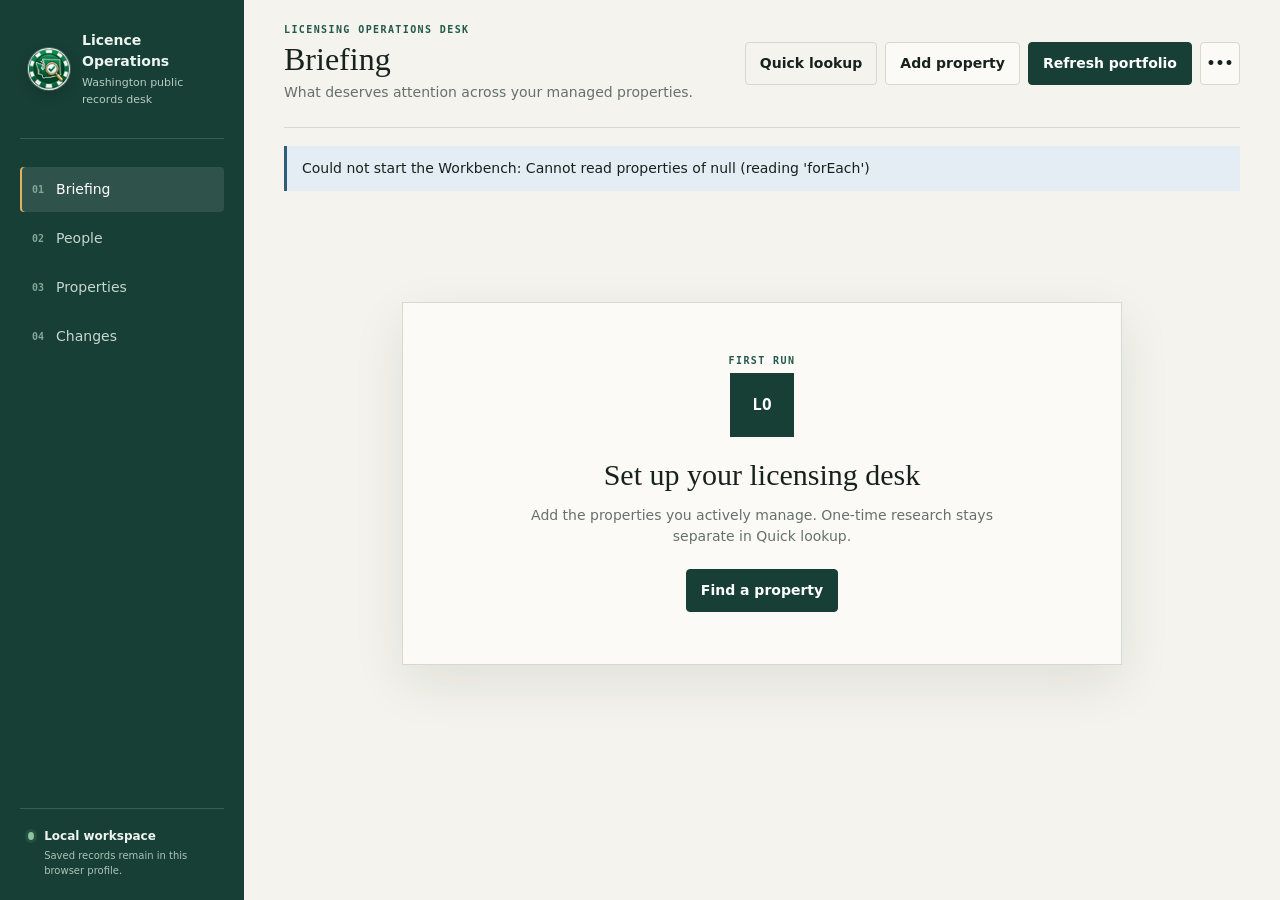
==== commit 56f6aca8: "Make all returned people the default and add Show all action" ====
--- a/app.html
+++ b/app.html
@@ -46,17 +46,18 @@
           <section class="briefing-intro"><div><p class="eyebrow">TODAY'S DESK</p><h2>Portfolio briefing</h2><p>Prioritized from the latest accepted public WSGC responses.</p></div><p class="scope-note">Observations are not employment or enforcement conclusions.</p></section>
           <div id="stats" class="stats"></div>
           <div class="grid-two">
-            <section class="panel attention-panel"><div class="panel-head"><div><p class="section-number">01 / REVIEW</p><h2>Attention queue</h2><p>Expiring, expired, pending, or unfamiliar records.</p></div><button class="text-button" data-go="people" data-filter="attention">Open queue</button></div><div id="attention-list" class="compact-list"></div></section>
+            <section class="panel attention-panel"><div class="panel-head"><div><p class="section-number">01 / REVIEW</p><h2>Attention queue</h2><p>Licence exceptions and active licences within 10 days of expiration without a pending renewal.</p></div><button class="text-button" data-go="people" data-filter="attention">Open queue</button></div><div id="attention-list" class="compact-list"></div></section>
             <section class="panel"><div class="panel-head"><div><p class="section-number">02 / SCOPE</p><h2>Managed properties</h2><p>Latest accepted roster and retrieval condition.</p></div><button class="text-button" data-go="properties">Manage</button></div><div id="property-summary" class="compact-list"></div></section>
           </div>
-          <section class="panel"><div class="panel-head"><div><p class="section-number">03 / MY STAFF</p><h2>People I oversee</h2><p>Private workspace flags and labels; not WSGC facts.</p></div><button id="open-my-staff" class="text-button">Open my staff</button></div><div id="my-staff-list" class="staff-grid"></div></section>
-          <section class="panel"><div class="panel-head"><div><p class="section-number">04 / RECENT</p><h2>Latest people observed</h2><p>A cross-property working view—not a claim of current employment.</p></div><button class="text-button" data-go="people">Open people register</button></div><div id="recent-people" class="stack-table"></div></section>
+          <section class="panel roster-change-panel"><div class="panel-head"><div><p class="section-number">03 / ROSTER CHANGE</p><h2>No longer returned by WSGC</h2><p>People present in the previous accepted property roster but absent from the latest.</p></div><button id="open-not-returned" class="text-button">Open changes</button></div><div class="explain compact-explain"><strong>Read literally:</strong> This does not establish employment or licence status.</div><div id="not-returned-list" class="compact-list"></div></section>
+          <section class="panel"><div class="panel-head"><div><p class="section-number">04 / MY STAFF</p><h2>People I oversee</h2><p>Private workspace flags and labels; not WSGC facts.</p></div><button id="open-my-staff" class="text-button">Open my staff</button></div><div id="my-staff-list" class="staff-grid"></div></section>
+          <section class="panel"><div class="panel-head"><div><p class="section-number">05 / RECENT</p><h2>Latest people observed</h2><p>A cross-property working view—not a claim of current employment.</p></div><button class="text-button" data-go="people">Open people register</button></div><div id="recent-people" class="stack-table"></div></section>
         </div>
       </section>
 
       <section id="people-view" class="view">
         <div class="register-heading"><div><p class="eyebrow">PERSON-CENTRIC REGISTER</p><h2>One person, every returned record</h2></div><p>License number is never used as person identity.</p></div>
-        <div class="toolbar"><label class="search-box"><span>⌕</span><input id="people-search" type="search" placeholder="Search name, license, property, department or tag"></label><select id="property-filter" aria-label="Filter by property"><option value="">All managed properties</option></select><select id="staff-filter" aria-label="Filter by manager flag"><option value="">Everyone</option><option value="starred">My staff</option></select><select id="status-filter" aria-label="Filter by status"><option value="current" selected>Current observations</option><option value="attention">Needs attention</option><option value="expiring90">Expires within 90 days</option><option value="active">Active shown</option><option value="pending">Pending shown</option><option value="historical">Historical / inactive shown</option><option value="">All returned people</option></select><span id="people-result-count" class="result-count"></span></div>
+        <div class="toolbar"><label class="search-box"><span>⌕</span><input id="people-search" type="search" placeholder="Search name, license, property, department or tag"></label><select id="property-filter" aria-label="Filter by property"><option value="">All managed properties</option></select><select id="staff-filter" aria-label="Filter by manager flag"><option value="">Everyone</option><option value="starred">My staff</option></select><select id="status-filter" aria-label="Filter by status"><option value="current">Current observations</option><option value="attention">Needs attention</option><option value="expiring45">Expires within 45 days</option><option value="expiring10">Expires within 10 days</option><option value="active">Active shown</option><option value="pending">Pending shown</option><option value="historical">Historical / inactive shown</option><option value="" selected>All returned people (unfiltered status)</option></select><button id="show-all-people" type="button" class="button secondary">Show all people</button><span id="people-result-count" class="result-count"></span></div>
         <div class="table-wrap people-table-wrap"><table><thead><tr><th data-sort="fullName">Person</th><th>Property observation</th><th>Returned records</th><th data-sort="nearestDays">Nearest expiration</th><th>Review state</th></tr></thead><tbody id="people-table"></tbody></table></div>
       </section>
 
--- a/app.css
+++ b/app.css
@@ -22,3 +22,33 @@
 @media(max-width:1050px){.workspace-stats{grid-template-columns:repeat(3,1fr)}}
 @media(max-width:720px){.property-grid{grid-template-columns:1fr}.property-card{padding:17px}.card-actions{flex-wrap:wrap}.local-profile,.workspace-stats{grid-template-columns:1fr}.local-profile>div{grid-column:auto}dialog{width:100vw;max-width:none;margin:0}.dialog-shell{min-height:100vh;max-height:100vh;padding:24px 16px}.license-card dl{grid-template-columns:1fr 1fr}.change-row{grid-template-columns:1fr}.people-table-wrap{border:0;background:transparent;overflow:visible}.people-table-wrap table,.people-table-wrap tbody,.people-table-wrap tr,.people-table-wrap td{display:block;width:100%}.people-table-wrap thead{display:none}.people-table-wrap tr{background:var(--panel);border:1px solid var(--line);padding:12px;margin-bottom:10px}.people-table-wrap td{display:grid;grid-template-columns:115px minmax(0,1fr);gap:10px;border:0;padding:8px 0}.people-table-wrap td::before{content:attr(data-label);font-size:10px;text-transform:uppercase;letter-spacing:.06em;color:var(--muted);font-weight:700}.people-table-wrap .person-cell,.people-table-wrap .property-standings{min-width:0}.top-actions .menu{position:fixed;left:14px;right:14px;top:118px;width:auto}.button,.icon-button,.text-button{min-height:42px}}
 @media(max-width:720px){.stack-table table,.stack-table tbody,.stack-table tr,.stack-table td{display:block;width:100%}.stack-table thead{display:none}.stack-table tr{border:1px solid var(--line);padding:10px;margin-bottom:8px}.stack-table td{display:grid;grid-template-columns:110px minmax(0,1fr);gap:8px;border:0;padding:7px 0}.stack-table td::before{content:attr(data-label);font-size:10px;text-transform:uppercase;color:var(--muted);font-weight:700}.stack-table .property-standings{min-width:0}}
+
+
+/* v1.0.5 roster freshness and reliability */
+.freshness{display:inline-block;border:1px solid var(--line);border-radius:999px;padding:3px 7px;font-size:10px;font-weight:800;letter-spacing:.04em;text-transform:uppercase;white-space:nowrap}
+.freshness.current{background:#dceee5;color:#096843;border-color:#cae2d6}
+.freshness.aging{background:var(--amber-bg);color:#8b4f11;border-color:#edd9b8}
+.freshness.stale,.freshness.never{background:#ecebe5;color:#65655f;border-color:#d8d6cc}
+.property-card-head{display:flex;gap:8px;align-items:center;flex-wrap:wrap}
+.property-card-head h3{flex-basis:100%}
+.refresh-warning{margin:10px 0 14px;padding:10px 12px;border-left:3px solid var(--red);background:var(--red-bg)}
+.refresh-warning strong,.refresh-warning span,.refresh-warning small{display:block}
+.refresh-warning span,.refresh-warning small{margin-top:3px;font-size:11px}
+.refresh-warning small{color:var(--muted)}
+.refresh-failed{color:var(--red)!important;font-weight:700}
+.staff-missing{grid-column:1/-1;border:1px solid #d9c395;border-left:3px solid var(--amber);background:#fff8e9;padding:12px 14px}
+.staff-missing strong,.staff-missing span{display:block}
+.staff-missing span{margin-top:4px;color:var(--muted);font-size:11px}
+
+.stat.change{border-top-color:var(--blue)}
+.roster-change-panel{border-top:3px solid var(--blue)}
+.compact-explain{margin:-4px 0 8px;padding:10px 12px;background:var(--blue-bg);border-color:#c9dbe6}
+.roster-change-row{cursor:default}
+.roster-change-row:hover{background:transparent}
+.badge.not-returned{background:var(--blue-bg);color:var(--blue);border:1px solid #c9dbe6}
+.roster-change-row .staff-star{font-size:14px}
+
+/* v1.0.5 reviewer feedback */
+.badge.positive{background:#dceee5;color:#096843;border:1px solid #cae2d6}
+.badge.not-returned{background:var(--blue-bg);color:var(--blue);border:1px solid #c9dbe6}
+.badge.home{background:#e8efe9;color:var(--forest-2);border:1px solid #cdd9d0}
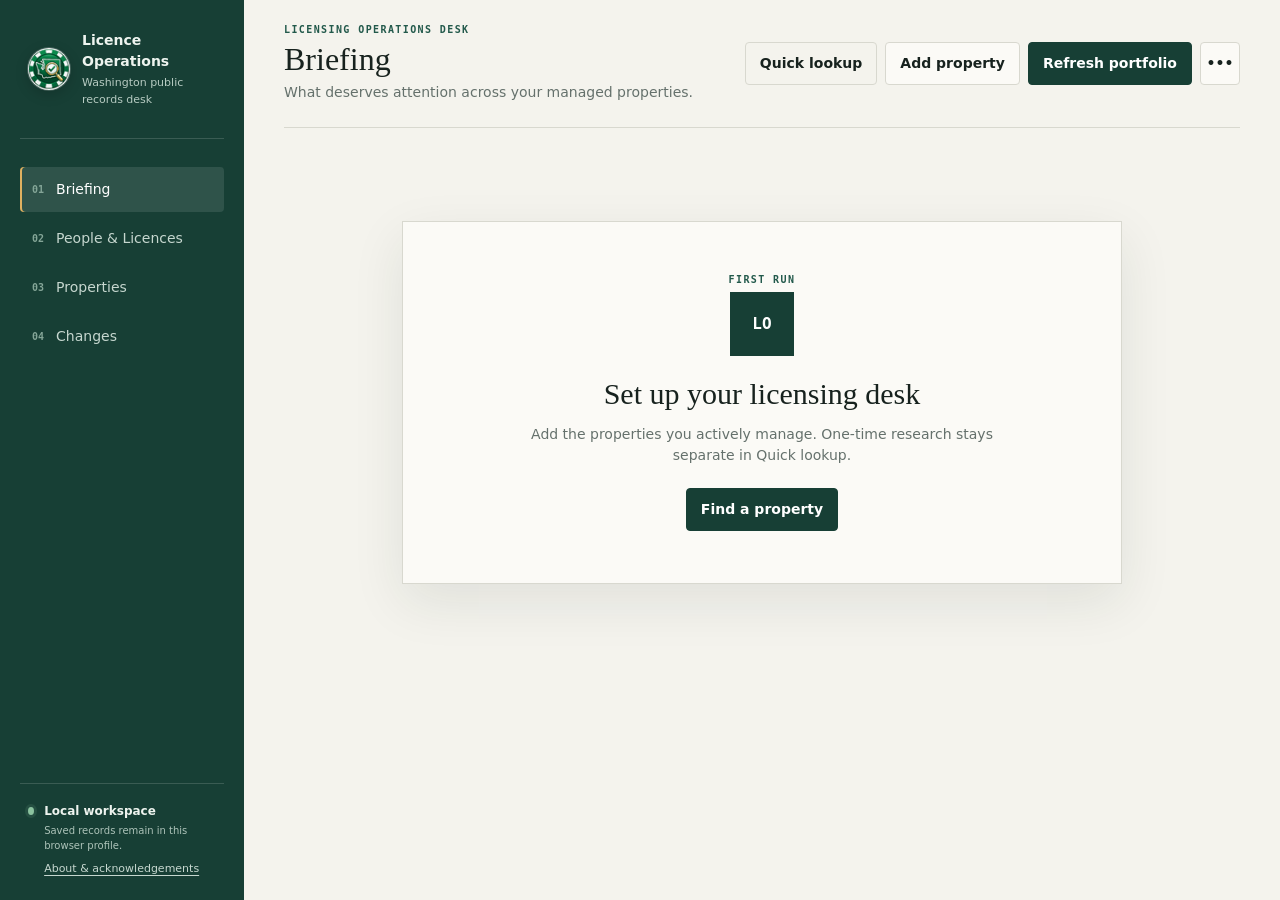
==== commit d3546b81: "Complete v1.0.5 registers, change log clarity, property refinements, and docs" ====
--- a/app.html
+++ b/app.html
@@ -14,11 +14,11 @@
       <div class="brand"><img class="brand-mark" src="icons/icon48.png" alt="" width="42" height="42"><div><strong>Licence Operations</strong><small>Washington public records desk</small></div></div>
       <nav aria-label="Primary navigation">
         <button class="nav-item active" data-view="overview"><span>01</span> Briefing</button>
-        <button class="nav-item" data-view="people"><span>02</span> People</button>
+        <button class="nav-item" data-view="people"><span>02</span> People &amp; Licences</button>
         <button class="nav-item" data-view="properties"><span>03</span> Properties</button>
         <button class="nav-item" data-view="changes"><span>04</span> Changes <b id="change-count" class="count hidden"></b></button>
       </nav>
-      <div class="sidebar-note"><span class="privacy-dot"></span><div><strong>Local workspace</strong><small>Saved records remain in this browser profile.</small></div></div>
+      <div class="sidebar-note"><span class="privacy-dot"></span><div><strong>Local workspace</strong><small>Saved records remain in this browser profile.</small><button id="sidebar-about" type="button" class="sidebar-link">About &amp; acknowledgements</button></div></div>
     </aside>
 
     <main>
@@ -29,7 +29,7 @@
           <button id="add-property" class="button secondary">Add property</button>
           <button id="refresh-all" class="button primary">Refresh portfolio</button>
           <button id="more-button" class="icon-button" aria-label="Workspace actions">•••</button>
-          <div id="more-menu" class="menu hidden"><button id="export-csv">Export current people to CSV</button><button id="export-settings">Export settings only</button><button id="import-settings">Import settings only</button><hr><button id="export-backup">Export full local backup</button><button id="import-backup">Restore full backup</button><button id="clear-data" class="danger-text">Delete local workspace</button></div>
+          <div id="more-menu" class="menu hidden"><button id="export-csv">Export people register to CSV</button><button id="export-records-csv">Export licence records to CSV</button><button id="export-settings">Export settings only</button><button id="import-settings">Import settings only</button><hr><button id="export-backup">Export full local backup</button><button id="import-backup">Restore full backup</button><hr><button id="open-about">About &amp; acknowledgements</button><button id="clear-data" class="danger-text">Delete local workspace</button></div>
           <input id="backup-file" type="file" accept="application/json" hidden>
           <input id="settings-file" type="file" accept="application/json" hidden>
         </div>
@@ -56,9 +56,68 @@
       </section>
 
       <section id="people-view" class="view">
-        <div class="register-heading"><div><p class="eyebrow">PERSON-CENTRIC REGISTER</p><h2>One person, every returned record</h2></div><p>License number is never used as person identity.</p></div>
-        <div class="toolbar"><label class="search-box"><span>⌕</span><input id="people-search" type="search" placeholder="Search name, license, property, department or tag"></label><select id="property-filter" aria-label="Filter by property"><option value="">All managed properties</option></select><select id="staff-filter" aria-label="Filter by manager flag"><option value="">Everyone</option><option value="starred">My staff</option></select><select id="status-filter" aria-label="Filter by status"><option value="current">Current observations</option><option value="attention">Needs attention</option><option value="expiring45">Expires within 45 days</option><option value="expiring10">Expires within 10 days</option><option value="active">Active shown</option><option value="pending">Pending shown</option><option value="historical">Historical / inactive shown</option><option value="" selected>All returned people (unfiltered status)</option></select><button id="show-all-people" type="button" class="button secondary">Show all people</button><span id="people-result-count" class="result-count"></span></div>
-        <div class="table-wrap people-table-wrap"><table><thead><tr><th data-sort="fullName">Person</th><th>Property observation</th><th>Returned records</th><th data-sort="nearestDays">Nearest expiration</th><th>Review state</th></tr></thead><tbody id="people-table"></tbody></table></div>
+        <div class="register-switcher" role="tablist" aria-label="Register view mode">
+          <button id="tab-people-register" type="button" class="register-tab active" data-register-mode="people" role="tab" aria-selected="true">
+            <strong>People register</strong>
+            <small>Person-centric · groups returned records by individual</small>
+          </button>
+          <button id="tab-records-register" type="button" class="register-tab" data-register-mode="records" role="tab" aria-selected="false">
+            <strong>All licence records</strong>
+            <small>Record-centric · one row per returned licence observation</small>
+          </button>
+        </div>
+
+        <div id="people-register-panel">
+          <div class="register-heading"><div><p class="eyebrow">PERSON-CENTRIC REGISTER</p><h2>One person, every returned record</h2></div><p>Licence number is never used as person identity.</p></div>
+          <div class="toolbar">
+            <label class="search-box"><span>⌕</span><input id="people-search" type="search" placeholder="Search name, licence #, property, department or tag"></label>
+            <select id="property-filter" aria-label="Filter by property"><option value="">All managed properties</option></select>
+            <select id="staff-filter" aria-label="Filter by manager flag"><option value="">Everyone</option><option value="starred">My Staff only</option></select>
+            <select id="status-filter" aria-label="Filter by status">
+              <option value="" selected>All returned people</option>
+              <option value="current">Current observations</option>
+              <option value="attention">Needs attention</option>
+              <option value="expiring45">Expires within 45 days</option>
+              <option value="expiring10">Expires within 10 days</option>
+              <option value="active">Active shown</option>
+              <option value="pending">Pending / renewal shown</option>
+              <option value="historical">Historical / inactive shown</option>
+            </select>
+            <div class="toolbar-actions">
+              <button id="show-all-people" type="button" class="button secondary">Show all people</button>
+              <span id="people-result-count" class="result-count"></span>
+            </div>
+          </div>
+          <div class="table-wrap people-table-wrap"><table><thead><tr><th data-sort="fullName">Person</th><th>Property observation</th><th>Returned records</th><th data-sort="nearestDays">Nearest expiration</th><th>Review state</th></tr></thead><tbody id="people-table"></tbody></table></div>
+        </div>
+
+        <div id="records-register-panel" class="hidden">
+          <div class="register-heading"><div><p class="eyebrow">RECORD-CENTRIC REGISTER</p><h2>All returned licence records</h2></div><p>Every returned WSGC licence observation and its property association. Duplicate observations across properties are preserved.</p></div>
+          <div id="records-summary-bar" class="records-summary-bar" role="status"></div>
+          <div class="toolbar">
+            <label class="search-box"><span>⌕</span><input id="records-search" type="search" placeholder="Search person, licence #, type, status, property or tag"></label>
+            <select id="records-property-filter" aria-label="Filter records by property"><option value="">All managed properties</option></select>
+            <select id="records-staff-filter" aria-label="Filter records by manager flag"><option value="">Everyone</option><option value="starred">My Staff only</option></select>
+            <select id="records-status-filter" aria-label="Filter records by status or classification">
+              <option value="" selected>All returned records</option>
+              <option value="current">Current records only</option>
+              <option value="active">Active</option>
+              <option value="pending">Pending / application</option>
+              <option value="expiring45">Expires within 45 days</option>
+              <option value="expiring10">Expires within 10 days</option>
+              <option value="attention">Needs attention</option>
+              <option value="historical">Historical / expired / inactive</option>
+              <option value="superseded">Superseded / renewed</option>
+              <option value="duplicates">Observed at multiple properties</option>
+            </select>
+            <div class="toolbar-actions">
+              <button id="show-all-records" type="button" class="button secondary">Show all records</button>
+              <button id="export-records-inline" type="button" class="button quiet">Export CSV</button>
+              <span id="records-result-count" class="result-count"></span>
+            </div>
+          </div>
+          <div class="table-wrap records-table-wrap"><table><thead><tr><th data-record-sort="fullName">Person</th><th data-record-sort="licenseNumber">Licence number</th><th data-record-sort="licenseType">Licence type</th><th data-record-sort="status">WSGC status</th><th data-record-sort="receivedDate">Received Date</th><th data-record-sort="daysRemaining">Expiration Date</th><th data-record-sort="propertyName">Managed property</th><th data-record-sort="classification">Classification</th></tr></thead><tbody id="records-table"></tbody></table></div>
+        </div>
       </section>
 
       <section id="properties-view" class="view"><div class="register-heading"><div><p class="eyebrow">MANAGED SCOPE</p><h2>Property workspaces</h2></div><p>Each property retains its own accepted snapshots.</p></div><div id="properties-grid" class="property-grid"></div></section>
@@ -72,6 +131,31 @@
   <dialog id="property-workspace-dialog"><div class="dialog-shell property-workspace-dialog"><button id="property-workspace-close" class="dialog-close" aria-label="Close">×</button><div id="property-workspace-detail"></div></div></dialog>
   <dialog id="settings-import-dialog"><div class="dialog-shell confirm"><h2>Import workspace settings</h2><p id="settings-import-summary"></p><p class="dialog-copy">This file does not contain roster snapshots or credentials. Merge keeps existing selections and labels; replace resets those settings to the file.</p><div class="dialog-actions"><button id="settings-import-cancel" class="button secondary">Cancel</button><button id="settings-import-merge" class="button secondary">Merge</button><button id="settings-import-replace" class="button primary">Replace settings</button></div></div></dialog>
   <dialog id="confirm-dialog"><form method="dialog" class="dialog-shell confirm"><h2 id="confirm-title">Confirm</h2><p id="confirm-copy"></p><div class="dialog-actions"><button value="cancel" class="button secondary">Cancel</button><button value="confirm" class="button danger">Delete</button></div></form></dialog>
+  <dialog id="about-dialog">
+    <div class="dialog-shell about-dialog">
+      <button id="about-close" type="button" class="dialog-close" aria-label="Close">×</button>
+      <p class="kicker">APPLICATION INFORMATION · LOCAL WORKSPACE</p>
+      <h2>Licence Operations Desk</h2>
+      <p class="dialog-copy">Version 1.0.5 workspace · Published manifest baseline 1.0.4</p>
+      <section class="about-section">
+        <h3>Operational purpose &amp; local privacy</h3>
+        <p>Licence Operations Desk organizes public Washington State gambling-licence records returned by the Washington State Gambling Commission (WSGC) public License Lookup into an attention-first local workspace.</p>
+        <p>Managed properties, accepted roster snapshots, change comparisons, My Staff flags, departments, and local tags are stored locally in this browser profile. Network requests are user-initiated only.</p>
+      </section>
+      <section class="about-section">
+        <h3>Independence &amp; regulatory scope</h3>
+        <p>Licence Operations Desk is an independent project and is not affiliated with, endorsed by, or sponsored by WSGC. Public lookup observations and local organizational labels are review aids, not employment, licensing, or enforcement determinations.</p>
+      </section>
+      <section class="about-section acknowledgement-box">
+        <h3>Acknowledgements</h3>
+        <p><strong>Thanks to Ryan Wilson for early testing, feedback, and feature suggestions that helped improve Licence Operations Desk.</strong></p>
+        <small>Contributors and testers do not maintain this software and are not responsible for workspace operation or compliance reviews.</small>
+      </section>
+      <div class="dialog-actions">
+        <button id="about-ok" type="button" class="button primary">Close</button>
+      </div>
+    </div>
+  </dialog>
   <script src="shared/model.js"></script><script src="shared/workspace.js"></script><script src="db.js"></script><script src="app.js"></script>
 </body>
 </html>
--- a/app.css
+++ b/app.css
@@ -51,4 +51,52 @@
 /* v1.0.5 reviewer feedback */
 .badge.positive{background:#dceee5;color:#096843;border:1px solid #cae2d6}
 .badge.not-returned{background:var(--blue-bg);color:var(--blue);border:1px solid #c9dbe6}
+.badge.appeared{background:#e8efe9;color:var(--forest-2);border:1px solid #cdd9d0}
+.badge.neutral-change{background:#ecebe5;color:#4f5a55;border:1px solid #d8d6cc}
 .badge.home{background:#e8efe9;color:var(--forest-2);border:1px solid #cdd9d0}
+
+/* v1.0.5 registers, changes clarity, properties layout, and about dialog */
+.sidebar-link{margin-top:8px;padding:0;border:0;background:transparent;color:#c6d7cf;font-size:11px;text-decoration:underline;text-underline-offset:3px;display:inline-block}
+.sidebar-link:hover{color:#fff}
+.register-switcher{display:grid;grid-template-columns:repeat(2,minmax(0,1fr));gap:10px;margin-bottom:22px}
+.register-tab{border:1px solid var(--line);background:var(--panel);color:var(--ink);padding:14px 16px;border-radius:5px;text-align:left;transition:border-color .15s,background .15s}
+.register-tab strong,.register-tab small{display:block}
+.register-tab strong{font-size:14px}
+.register-tab small{margin-top:3px;color:var(--muted);font-size:11px;font-weight:400}
+.register-tab:hover{border-color:#99a59f}
+.register-tab.active{background:white;border-color:var(--forest);border-top:3px solid var(--forest);box-shadow:0 4px 14px rgba(24,39,33,.06)}
+.toolbar{display:grid;grid-template-columns:minmax(240px,1.3fr) minmax(190px,1fr) minmax(150px,.75fr) minmax(215px,1fr) auto;gap:10px;align-items:center;margin-bottom:14px}
+.toolbar select{min-width:0;width:100%}
+.toolbar-actions{display:flex;gap:8px;align-items:center;justify-content:flex-end;flex-wrap:wrap}
+.records-summary-bar{display:grid;grid-template-columns:repeat(4,minmax(0,1fr));gap:10px;margin-bottom:14px}
+.records-summary-item{background:var(--panel);border:1px solid var(--line);border-top:2px solid var(--forest-2);padding:12px 14px}
+.records-summary-item span,.records-summary-item strong,.records-summary-item small{display:block}
+.records-summary-item span{font-size:10px;text-transform:uppercase;letter-spacing:.07em;color:var(--muted)}
+.records-summary-item strong{font:600 18px/1.2 Georgia,serif;margin-top:4px}
+.records-summary-item small{margin-top:3px;font-size:11px;color:var(--muted)}
+.mono-number{font-family:ui-monospace,SFMono-Regular,monospace;font-size:12.5px}
+.property-grid{grid-template-columns:repeat(auto-fill,minmax(360px,540px));align-items:stretch}
+.property-card.home-property{border-top:3px solid var(--forest);background:#fcfbf8}
+.official-property-name{display:block;flex-basis:100%;font-size:11px;color:var(--muted);margin-top:2px}
+.change-group-head{display:flex;justify-content:space-between;align-items:baseline;gap:12px;flex-wrap:wrap;margin-bottom:10px}
+.change-group-head h3{margin:0}
+.change-window{color:var(--muted);font-size:11px}
+.change-row{grid-template-columns:125px minmax(0,1fr) minmax(170px,auto);gap:14px;align-items:start}
+.change-main{min-width:0}
+.change-identity{display:flex;flex-wrap:wrap;align-items:center;gap:7px}
+.change-person-link{border:0;background:transparent;padding:0;font-weight:700;color:var(--forest);text-decoration:underline;text-underline-offset:2px}
+.change-person-link:hover{color:var(--forest-2)}
+.change-license-pill{display:inline-block;padding:2px 7px;border-radius:4px;background:#eef2ec;border:1px solid #cfd8d1;font:600 11px/1.3 ui-monospace,SFMono-Regular,monospace;color:var(--ink)}
+.change-type{font-size:12px;font-weight:600;color:#3d4944}
+.change-property{font-size:11px;color:var(--muted)}
+.change-message{margin-top:4px;display:block}
+.change-dates{text-align:right;font-size:11px}
+.change-dates strong,.change-dates small{display:block}
+.about-dialog{max-width:640px}
+.about-section{border-top:1px solid var(--line);padding:14px 0}
+.about-section h3{margin:0 0 6px;font-size:14px}
+.about-section p{margin:6px 0;color:var(--ink);font-size:13px}
+.acknowledgement-box{background:#eef3ee;border-left:3px solid var(--forest-2);padding:14px 16px;margin:6px 0 18px}
+.acknowledgement-box small{display:block;margin-top:6px;color:var(--muted);font-size:11px}
+@media(max-width:1280px){.toolbar{grid-template-columns:1fr 1fr 1fr}.search-box{grid-column:1/-1}.toolbar-actions{grid-column:1/-1;justify-content:space-between}.records-summary-bar{grid-template-columns:repeat(2,minmax(0,1fr))}}
+@media(max-width:720px){.register-switcher,.records-summary-bar,.toolbar{grid-template-columns:1fr}.change-dates{text-align:left}.records-table-wrap{border:0;background:transparent;overflow:visible}.records-table-wrap table,.records-table-wrap tbody,.records-table-wrap tr,.records-table-wrap td{display:block;width:100%}.records-table-wrap thead{display:none}.records-table-wrap tr{background:var(--panel);border:1px solid var(--line);padding:12px;margin-bottom:10px}.records-table-wrap td{display:grid;grid-template-columns:115px minmax(0,1fr);gap:10px;border:0;padding:8px 0}.records-table-wrap td::before{content:attr(data-label);font-size:10px;text-transform:uppercase;letter-spacing:.06em;color:var(--muted);font-weight:700}}
